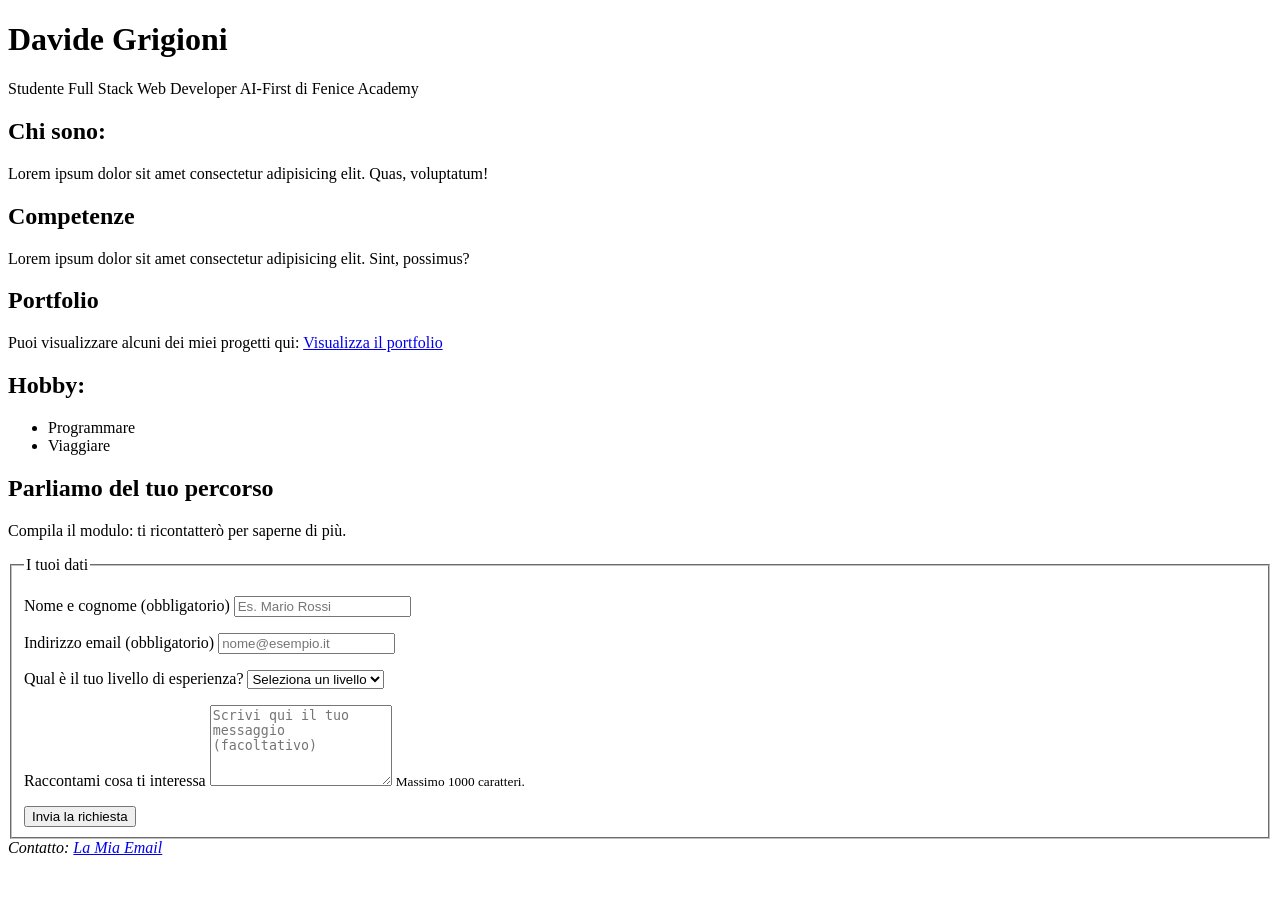
==== l1 - only html/index1.html @ ae76e69e "migliorato sito tramite copilot" ====
<!doctype html>
<html lang="it">
  <head>
    <meta charset="UTF-8" />
    <meta name="viewport" content="width=device-width, initial-scale=1.0" />
    <title>Esercizio HTML</title>
  </head>

  <body>
    <header>
      <h1>Davide Grigioni</h1>
      <p>Studente Full Stack Web Developer AI-First di Fenice Academy</p>
    </header>

    <main>
      <section>
        <h2>Chi sono:</h2>
        <p>
          Lorem ipsum dolor sit amet consectetur adipisicing elit. Quas,
          voluptatum!
        </p>
      </section>
      <section>
        <h2>Competenze</h2>
        <p>
          Lorem ipsum dolor sit amet consectetur adipisicing elit. Sint,
          possimus?
        </p>
      </section>
      <section>
        <h2>Portfolio</h2>
        <p>
          Puoi visualizzare alcuni dei miei progetti qui:
          <a href="https://google.com">Visualizza il portfolio</a>
        </p>
      </section>
      <section>
        <h2>Hobby:</h2>
        <ul>
          <li>Programmare</li>
          <li>Viaggiare</li>
        </ul>
      </section>
      <section>
        <h2>Parliamo del tuo percorso</h2>
        <p>Compila il modulo: ti ricontatterò per saperne di più.</p>
        <form>
          <fieldset>
                <legend>I tuoi dati</legend>

                <p>
                <label for="nome">Nome e cognome <span>(obbligatorio)</span></label>
                <input
                    type="text"
                    id="nome"
                    name="nome"
                    autocomplete="name"
                    placeholder="Es. Mario Rossi"
                    required
                />
                </p>

                <p>
                <label for="email">Indirizzo email <span>(obbligatorio)</span></label>
                <input
                    type="email"
                    id="email"
                    name="email"
                    autocomplete="email"
                    placeholder="nome@esempio.it"
                    required
                />
                </p>

            <p>
                <label for="livello">Qual è il tuo livello di esperienza?</label>
                <select id="livello" name="livello" required>
                <option value="" selected disabled>Seleziona un livello</option>
                <option value="principiante">Principiante</option>
                <option value="intermedio">Intermedio</option>
                <option value="avanzato">Avanzato</option>
                </select>
            </p>

            <p>
                <label for="messaggio">Raccontami cosa ti interessa</label>
                <textarea
                id="messaggio"
                name="messaggio"
                rows="5"
                maxlength="1000"
                aria-describedby="messaggio-aiuto"
                placeholder="Scrivi qui il tuo messaggio (facoltativo)"
                ></textarea>
                <small id="messaggio-aiuto">Massimo 1000 caratteri.</small>
            </p>

            <button type="submit">Invia la richiesta</button>
          </fieldset>
        </form>
      </section>
    </main>

    <footer>
      <address>
        Contatto:
        <a href="mailto:g@g.g">La Mia Email</a>
      </address>
    </footer>
  </body>
</html>
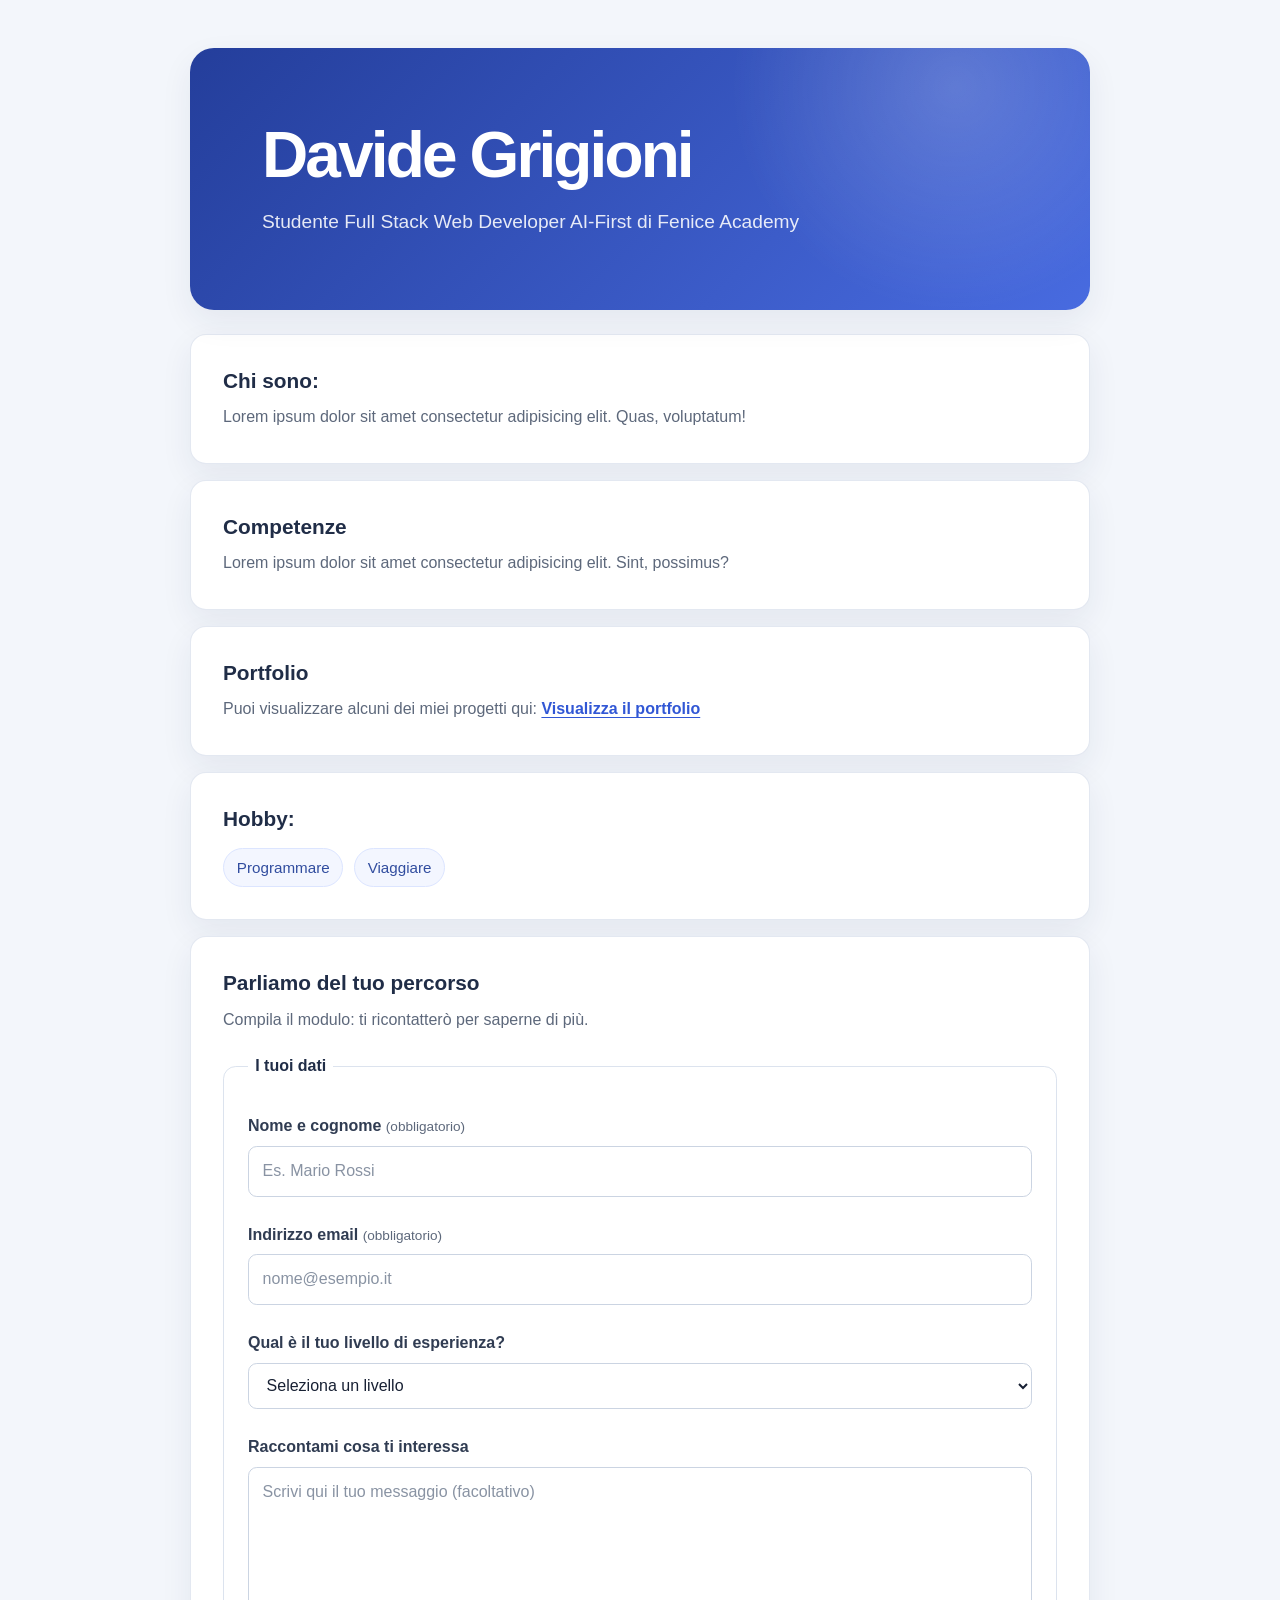
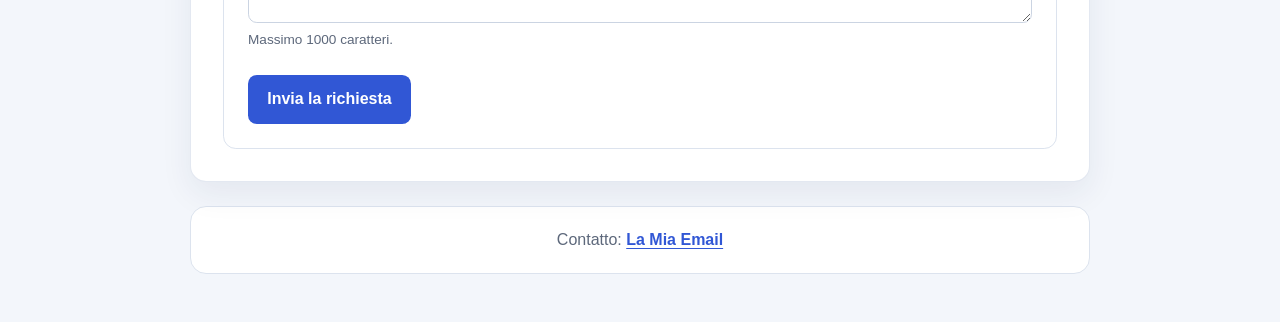
==== commit 1c66e422: "aggiunto css" ====
--- a/l1 - only html/index1.html
+++ b/l1 - only html/index1.html
@@ -3,6 +3,7 @@
   <head>
     <meta charset="UTF-8" />
     <meta name="viewport" content="width=device-width, initial-scale=1.0" />
+    <link rel="stylesheet" href="style.css">
     <title>Esercizio HTML</title>
   </head>
 
--- a/l1 - only html/style.css
+++ b/l1 - only html/style.css
@@ -0,0 +1,248 @@
+:root {
+  color-scheme: light;
+  font-family: "Segoe UI", Roboto, Helvetica, Arial, sans-serif;
+  color: #172033;
+  background: #f3f6fb;
+  font-synthesis: none;
+  text-rendering: optimizeLegibility;
+  -webkit-font-smoothing: antialiased;
+  -moz-osx-font-smoothing: grayscale;
+
+  --color-primary: #3157d5;
+  --color-primary-dark: #2444b5;
+  --color-text-muted: #5d687b;
+  --color-border: #dce3ee;
+  --shadow-card: 0 12px 32px rgb(31 48 79 / 7%);
+}
+
+* {
+  box-sizing: border-box;
+}
+
+html {
+  min-width: 320px;
+  scroll-behavior: smooth;
+}
+
+body {
+  width: min(100% - 2rem, 900px);
+  margin: 0 auto;
+  padding: 3rem 0;
+  line-height: 1.65;
+}
+
+header {
+  position: relative;
+  overflow: hidden;
+  margin-bottom: 1.5rem;
+  padding: clamp(2rem, 7vw, 4.5rem);
+  border-radius: 1.5rem;
+  color: #fff;
+  background:
+    radial-gradient(circle at 85% 15%, rgb(255 255 255 / 18%), transparent 28%),
+    linear-gradient(135deg, #243e9b, #486be0);
+  box-shadow: var(--shadow-card);
+}
+
+header h1 {
+  margin: 0;
+  font-size: clamp(2.25rem, 7vw, 4rem);
+  line-height: 1.1;
+  letter-spacing: -0.045em;
+}
+
+header p {
+  max-width: 38rem;
+  margin: 1rem 0 0;
+  color: rgb(255 255 255 / 88%);
+  font-size: clamp(1rem, 2vw, 1.2rem);
+}
+
+main {
+  display: grid;
+  gap: 1rem;
+}
+
+section {
+  padding: clamp(1.35rem, 4vw, 2rem);
+  border: 1px solid rgb(220 227 238 / 80%);
+  border-radius: 1rem;
+  background: #fff;
+  box-shadow: var(--shadow-card);
+}
+
+section h2 {
+  margin: 0 0 0.6rem;
+  color: #202d47;
+  font-size: 1.3rem;
+  line-height: 1.3;
+}
+
+section p {
+  margin: 0.65rem 0 0;
+  color: var(--color-text-muted);
+}
+
+a {
+  color: var(--color-primary);
+  font-weight: 600;
+  text-underline-offset: 0.2em;
+}
+
+a:hover {
+  color: var(--color-primary-dark);
+}
+
+a:focus-visible,
+button:focus-visible,
+input:focus-visible,
+select:focus-visible,
+textarea:focus-visible {
+  outline: 3px solid rgb(49 87 213 / 35%);
+  outline-offset: 3px;
+}
+
+ul {
+  display: flex;
+  flex-wrap: wrap;
+  gap: 0.65rem;
+  margin: 1rem 0 0;
+  padding: 0;
+  list-style: none;
+}
+
+li {
+  padding: 0.4rem 0.8rem;
+  border: 1px solid #dce5ff;
+  border-radius: 999px;
+  color: #314d9f;
+  background: #f3f6ff;
+  font-size: 0.95rem;
+}
+
+form {
+  margin-top: 1.25rem;
+}
+
+fieldset {
+  display: grid;
+  gap: 0.35rem;
+  min-width: 0;
+  margin: 0;
+  padding: clamp(1rem, 4vw, 1.5rem);
+  border: 1px solid var(--color-border);
+  border-radius: 0.8rem;
+}
+
+legend {
+  padding: 0 0.45rem;
+  color: #202d47;
+  font-weight: 700;
+}
+
+fieldset p {
+  display: grid;
+  gap: 0.4rem;
+  margin: 0.6rem 0;
+}
+
+label {
+  color: #303c52;
+  font-weight: 600;
+}
+
+label span {
+  color: var(--color-text-muted);
+  font-size: 0.85rem;
+  font-weight: 400;
+}
+
+input,
+select,
+textarea {
+  width: 100%;
+  min-height: 2.9rem;
+  padding: 0.7rem 0.85rem;
+  border: 1px solid #cbd4e2;
+  border-radius: 0.55rem;
+  color: #172033;
+  background: #fff;
+  font: inherit;
+}
+
+input::placeholder,
+textarea::placeholder {
+  color: #8993a3;
+}
+
+textarea {
+  min-height: 8rem;
+  resize: vertical;
+}
+
+small {
+  color: var(--color-text-muted);
+  font-size: 0.85rem;
+}
+
+button {
+  justify-self: start;
+  min-height: 2.9rem;
+  margin-top: 0.5rem;
+  padding: 0.7rem 1.2rem;
+  border: 0;
+  border-radius: 0.55rem;
+  color: #fff;
+  background: var(--color-primary);
+  font: inherit;
+  font-weight: 700;
+  cursor: pointer;
+  transition: background-color 160ms ease, transform 160ms ease;
+}
+
+button:hover {
+  transform: translateY(-1px);
+  background: var(--color-primary-dark);
+}
+
+footer {
+  margin-top: 1.5rem;
+  padding: 1.25rem;
+  border: 1px solid var(--color-border);
+  border-radius: 1rem;
+  color: var(--color-text-muted);
+  background: #fff;
+  text-align: center;
+}
+
+footer address {
+  font-style: normal;
+}
+
+@media (max-width: 520px) {
+  body {
+    width: min(100% - 1.25rem, 900px);
+    padding: 1.25rem 0;
+  }
+
+  header {
+    border-radius: 1rem;
+  }
+
+  section {
+    border-radius: 0.8rem;
+  }
+
+  button {
+    width: 100%;
+  }
+}
+
+@media (prefers-reduced-motion: reduce) {
+  *,
+  *::before,
+  *::after {
+    scroll-behavior: auto !important;
+    transition-duration: 0.01ms !important;
+  }
+}
